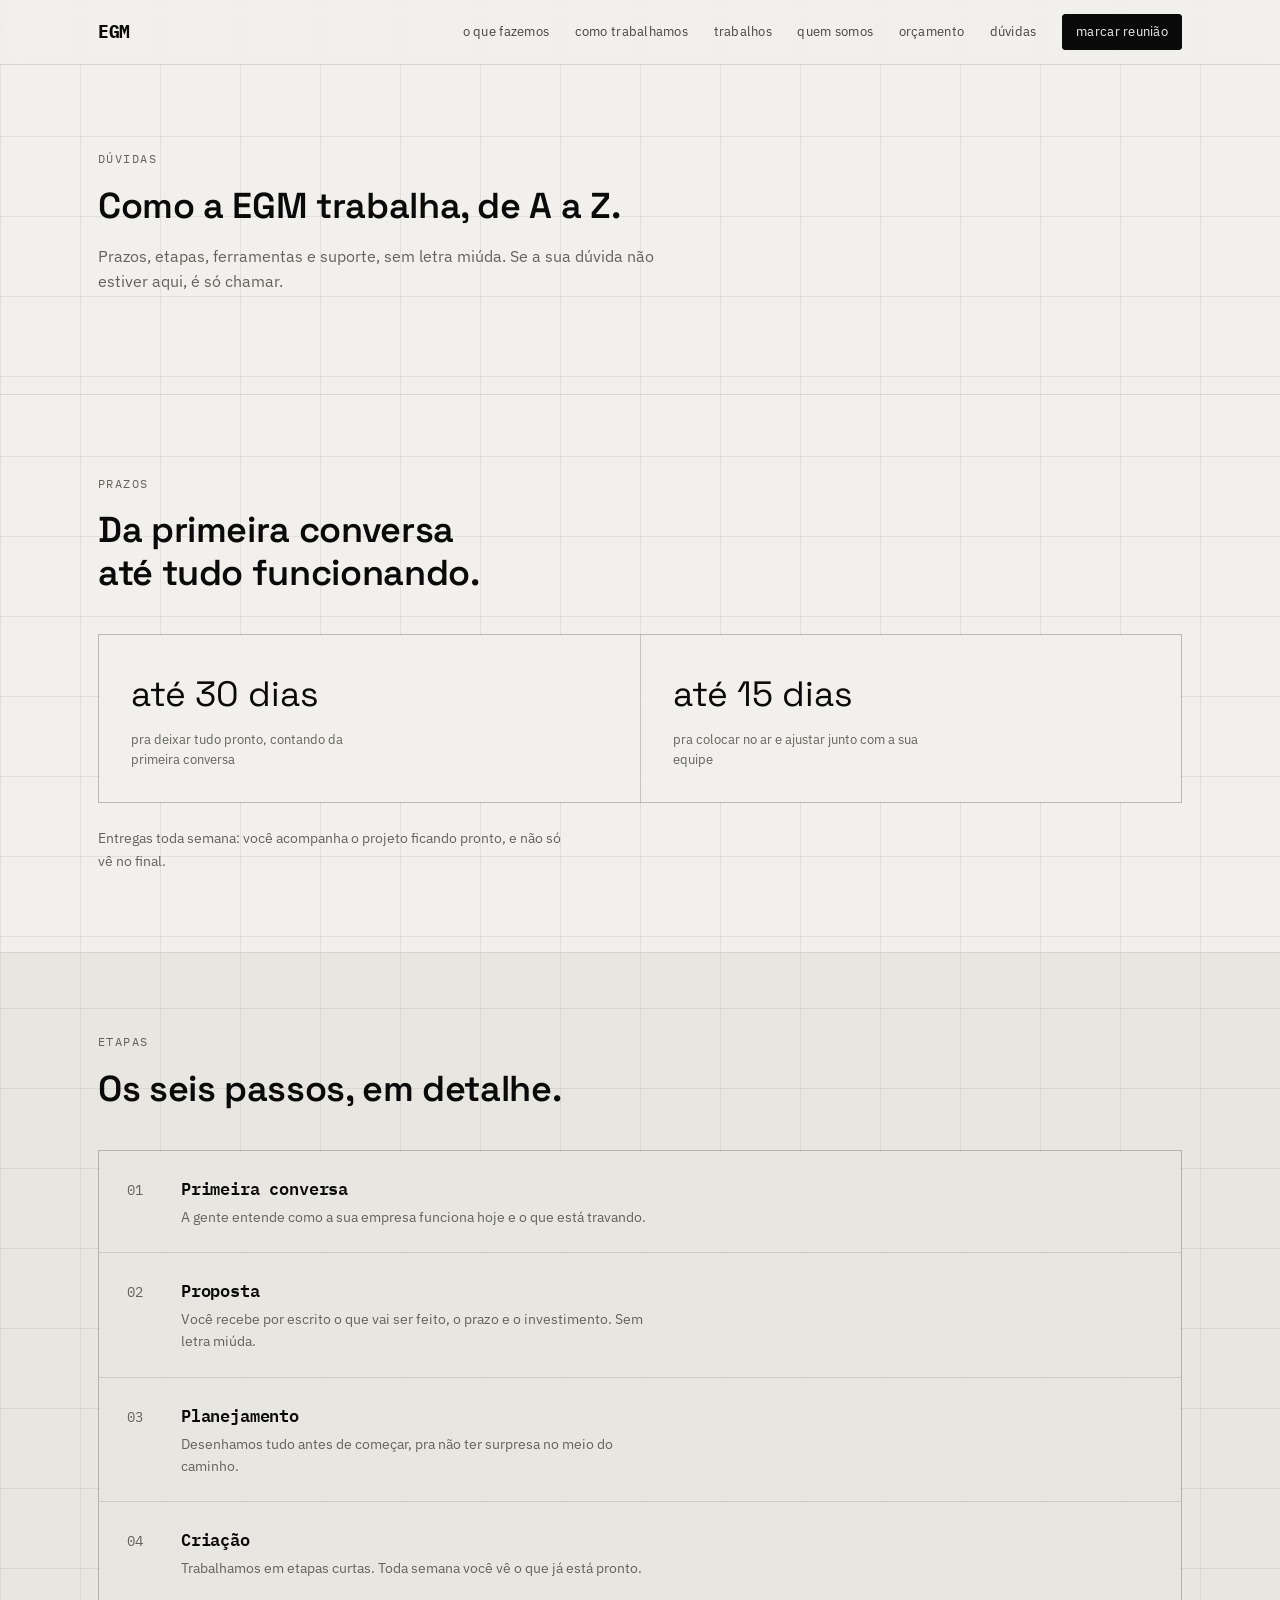
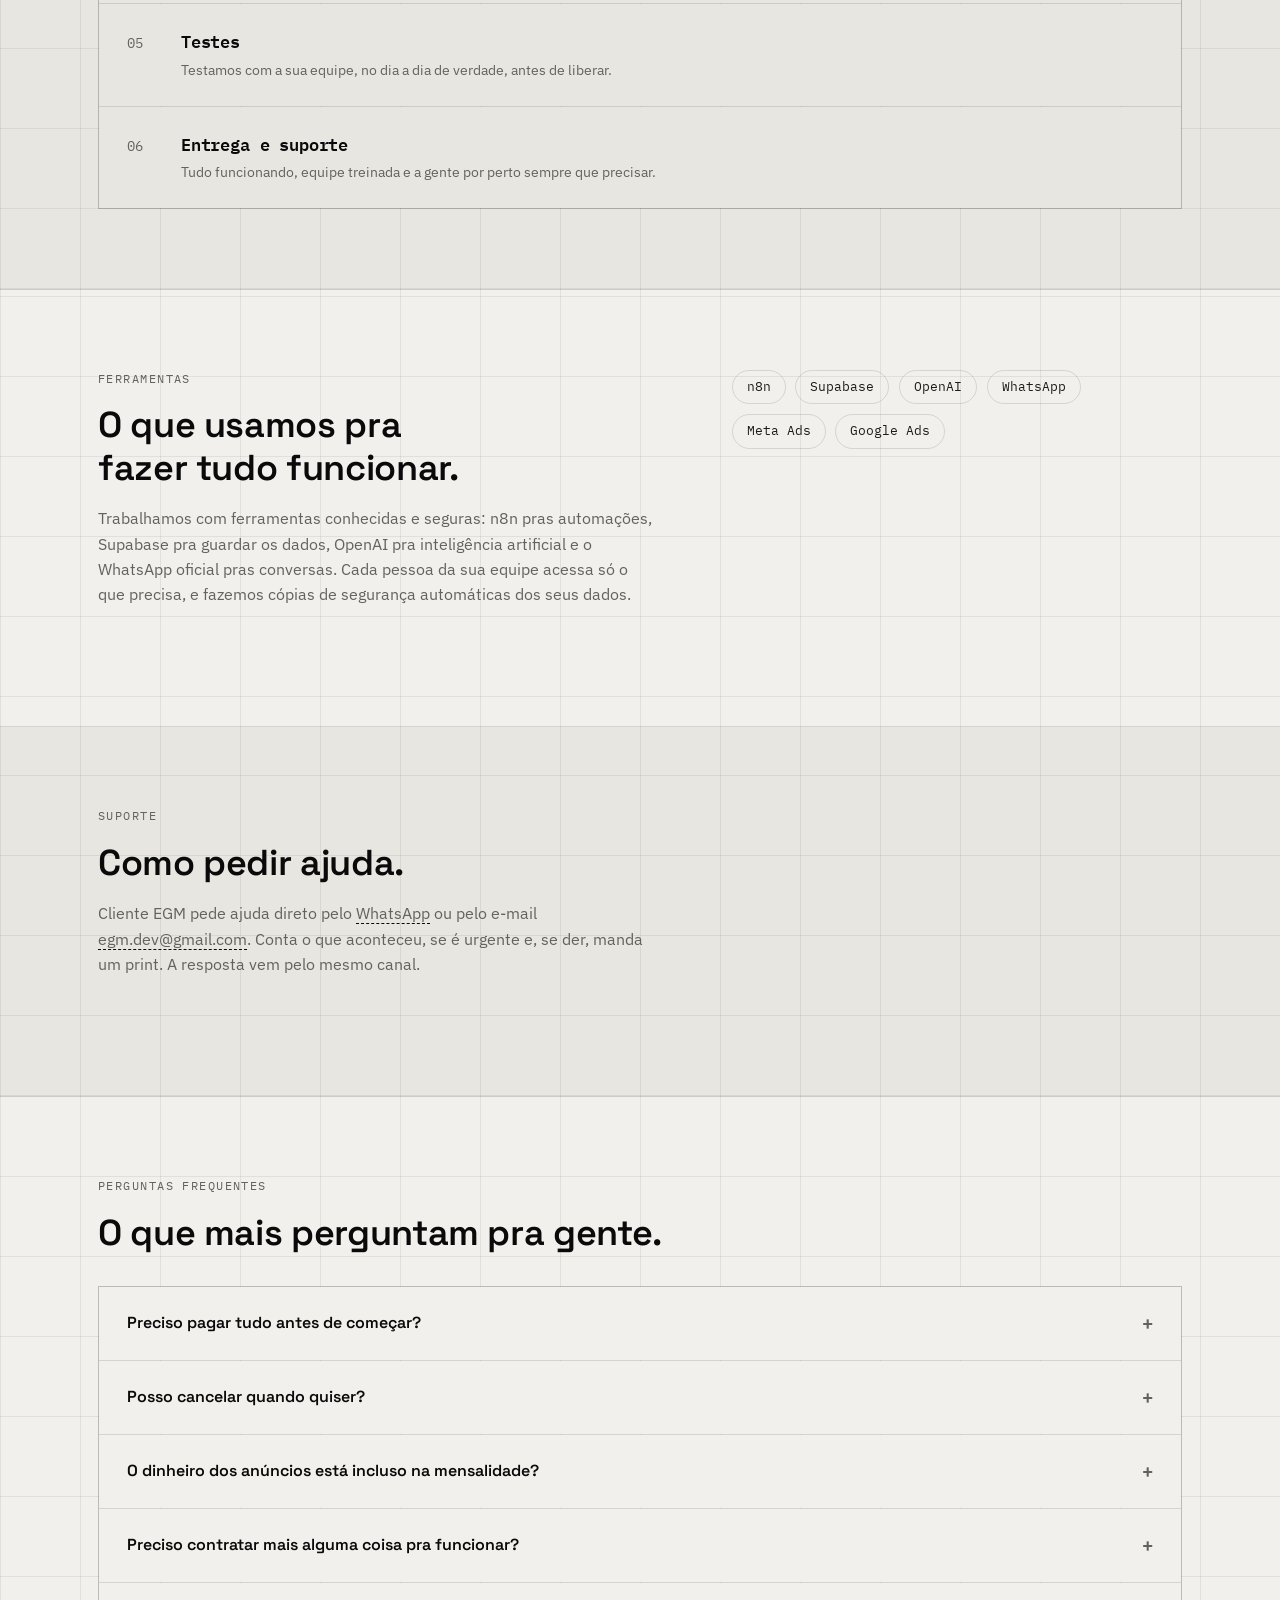
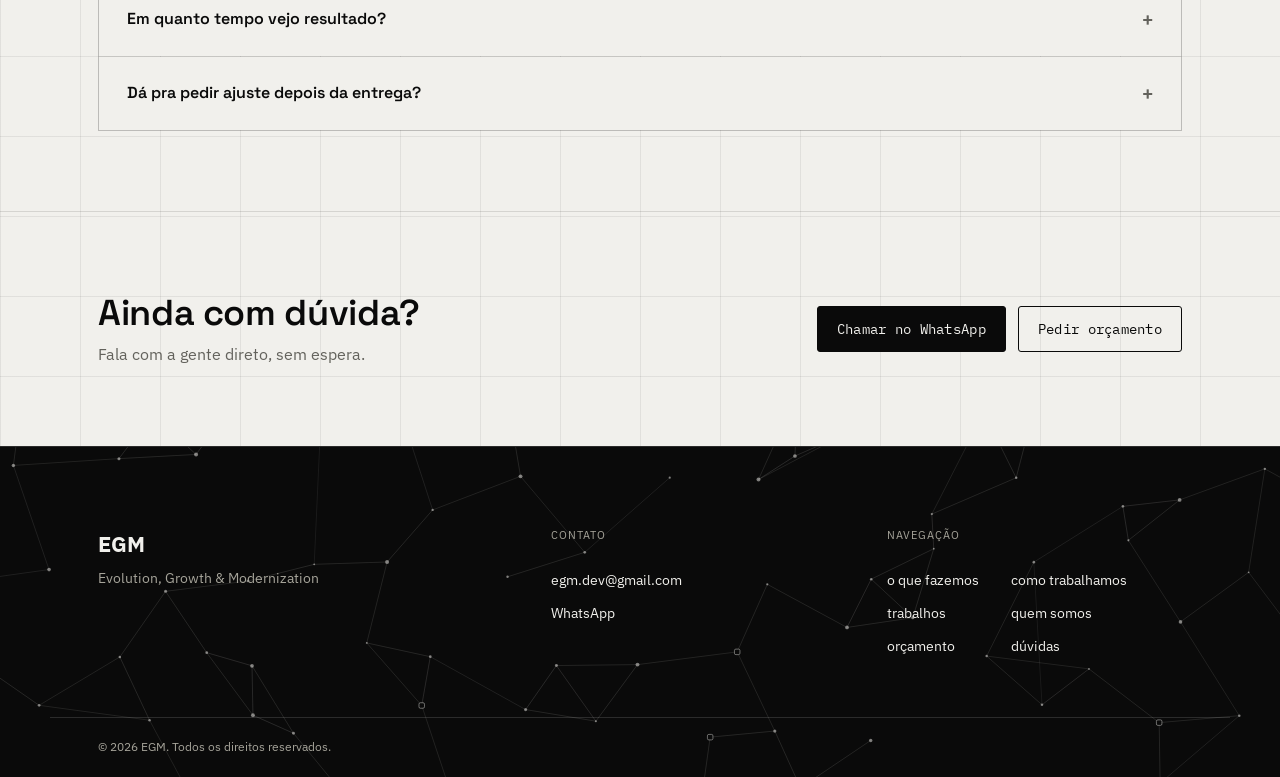
==== duvidas/index.html @ 5ed47f98 "Atualiza site EGM PT2" ====
<!DOCTYPE html>
<html lang="pt-BR">
<head>
<meta charset="UTF-8">
<meta name="viewport" content="width=device-width, initial-scale=1.0">
<title>Dúvidas | EGM</title>
<meta name="description" content="Como a EGM trabalha: prazos, etapas, ferramentas, suporte e perguntas frequentes.">
<meta name="theme-color" content="#0A0A0A">
<link rel="icon" type="image/png" href="../assets/logo-icone.png">
<link rel="apple-touch-icon" href="../assets/logo-icone.png">
<meta property="og:type" content="website">
<meta property="og:title" content="Dúvidas | EGM">
<meta property="og:description" content="Prazos, etapas, ferramentas e suporte: tudo sobre como a EGM trabalha.">
<meta property="og:image" content="https://www.egm.tec.br/assets/logo.png">
<meta property="og:url" content="https://www.egm.tec.br/duvidas/">
<meta property="og:site_name" content="EGM">
<meta property="og:locale" content="pt_BR">
<link rel="preconnect" href="https://fonts.googleapis.com">
<link rel="preconnect" href="https://fonts.gstatic.com" crossorigin>
<link href="https://fonts.googleapis.com/css2?family=Space+Grotesk:wght@500;600;700&family=IBM+Plex+Mono:wght@400;500;600;700&family=IBM+Plex+Sans:wght@400;500;600&display=swap" rel="stylesheet">
<link rel="stylesheet" href="../css/style.css">
<link rel="stylesheet" href="../css/documentacao.css">
</head>
<body data-root="../">

<div class="scroll-progress" id="scrollProgress" aria-hidden="true"></div>
<a class="skip-link" href="#main">Pular para o conteúdo</a>

<header class="nav" id="nav">
  <div class="nav__inner">
    <a href="../" class="nav__logo">EGM</a>
    <nav class="nav__links" aria-label="Navegação principal">
      <a href="../#servicos">o que fazemos</a>
      <a href="../#processo">como trabalhamos</a>
      <a href="../#trabalhos">trabalhos</a>
      <a href="../#sobre">quem somos</a>
      <a href="../orcamento/">orçamento</a>
      <a href="../duvidas/" aria-current="page">dúvidas</a>
      <a href="https://wa.me/5511942544758?text=Ol%C3%A1%21%20Gostaria%20de%20marcar%20uma%20reuni%C3%A3o%20com%20a%20EGM." target="_blank" rel="noopener" class="nav__cta nav__cta--primary">marcar reunião</a>
    </nav>
    <button class="nav__toggle" id="navToggle" aria-label="Abrir menu" aria-expanded="false">
      <span></span><span></span><span></span>
    </button>
  </div>
</header>

<main id="main">

  <section class="doc-hero">
    <div class="section-inner">
      <p class="eyebrow">Dúvidas</p>
      <h1 class="section-title doc-hero__title">Como a EGM trabalha, de A a Z.</h1>
      <p class="section-lead">Prazos, etapas, ferramentas e suporte, sem letra miúda. Se a sua dúvida não estiver aqui, é só chamar.</p>
    </div>
  </section>

  <!-- PRAZOS -->
  <section class="doc-section" id="prazos">
    <div class="section-inner">
      <p class="eyebrow">Prazos</p>
      <h2 class="section-title">Da primeira conversa até tudo funcionando.</h2>
      <div class="doc-stats" id="docStats">
        <div class="doc-stat">
          <span class="doc-stat__value" id="statProducao">…</span>
          <span class="doc-stat__label">pra deixar tudo pronto, contando da primeira conversa</span>
        </div>
        <div class="doc-stat">
          <span class="doc-stat__value" id="statImplantacao">…</span>
          <span class="doc-stat__label">pra colocar no ar e ajustar junto com a sua equipe</span>
        </div>
      </div>
      <p class="doc-note" id="statModo"></p>
    </div>
  </section>

  <!-- ETAPAS -->
  <section class="doc-section section-tint" id="processo-doc">
    <div class="section-inner">
      <p class="eyebrow">Etapas</p>
      <h2 class="section-title">Os seis passos, em detalhe.</h2>
      <ol class="doc-process" id="docProcess"></ol>
    </div>
  </section>

  <!-- FERRAMENTAS -->
  <section class="doc-section" id="ferramentas">
    <div class="section-inner doc-stack">
      <div>
        <p class="eyebrow">Ferramentas</p>
        <h2 class="section-title">O que usamos pra fazer tudo funcionar.</h2>
        <p class="section-lead">Trabalhamos com ferramentas conhecidas e seguras: n8n pras automações, Supabase pra guardar os dados, OpenAI pra inteligência artificial e o WhatsApp oficial pras conversas. Cada pessoa da sua equipe acessa só o que precisa, e fazemos cópias de segurança automáticas dos seus dados.</p>
      </div>
      <ul class="doc-chips">
        <li>n8n</li><li>Supabase</li><li>OpenAI</li><li>WhatsApp</li><li>Meta Ads</li><li>Google Ads</li>
      </ul>
    </div>
  </section>

  <!-- SUPORTE -->
  <section class="doc-section section-tint" id="suporte">
    <div class="section-inner">
      <p class="eyebrow">Suporte</p>
      <h2 class="section-title">Como pedir ajuda.</h2>
      <p class="section-lead">Cliente EGM pede ajuda direto pelo <a href="https://wa.me/5511942544758" target="_blank" rel="noopener" class="doc-inline-link">WhatsApp</a> ou pelo e-mail <a href="mailto:egm.dev@gmail.com" class="doc-inline-link">egm.dev@gmail.com</a>. Conta o que aconteceu, se é urgente e, se der, manda um print. A resposta vem pelo mesmo canal.</p>
    </div>
  </section>

  <!-- PERGUNTAS FREQUENTES -->
  <section class="doc-section" id="faq">
    <div class="section-inner">
      <p class="eyebrow">Perguntas frequentes</p>
      <h2 class="section-title">O que mais perguntam pra gente.</h2>
      <div class="faq-list">
        <details class="faq-item">
          <summary>Preciso pagar tudo antes de começar?</summary>
          <p>O pagamento da criação é combinado por etapa do projeto, e pra começar a gente pede uma entrada. A mensalidade só começa quando o serviço já está funcionando.</p>
        </details>
        <details class="faq-item">
          <summary>Posso cancelar quando quiser?</summary>
          <p>Pode, mas existe uma taxa de cancelamento. Se não fizer mais sentido pra sua empresa, é só avisar.</p>
        </details>
        <details class="faq-item">
          <summary>O dinheiro dos anúncios está incluso na mensalidade?</summary>
          <p>Não. A mensalidade cobre o nosso trabalho de cuidar dos anúncios. O valor que vai pros anúncios é você que decide e paga direto pro Facebook ou pro Google, assim você tem controle total do quanto está investindo.</p>
        </details>
        <details class="faq-item">
          <summary>Preciso contratar mais alguma coisa pra funcionar?</summary>
          <p>Não. O lugar onde o site e o sistema ficam guardados, os dados e as conexões com WhatsApp e inteligência artificial já estão inclusos. Você não precisa contratar nada por fora.</p>
        </details>
        <details class="faq-item">
          <summary>Em quanto tempo vejo resultado?</summary>
          <p>Depende do serviço. Os anúncios costumam mostrar os primeiros sinais em 1 a 2 semanas. O bot e o sistema já começam a funcionar assim que entram no ar, em até 15 dias.</p>
        </details>
        <details class="faq-item">
          <summary>Dá pra pedir ajuste depois da entrega?</summary>
          <p>Dá, é só chamar no WhatsApp ou mandar e-mail. Ajustes pequenos fazem parte do suporte do dia a dia.</p>
        </details>
      </div>
    </div>
  </section>

  <section class="doc-cta">
    <div class="section-inner doc-cta__inner">
      <div>
        <h2 class="section-title doc-cta__title">Ainda com dúvida?</h2>
        <p class="section-lead doc-cta__lead">Fala com a gente direto, sem espera.</p>
      </div>
      <div class="doc-cta__actions">
        <a href="https://wa.me/5511942544758" target="_blank" rel="noopener" class="btn btn--primary">Chamar no WhatsApp</a>
        <a href="../orcamento/" class="btn btn--ghost">Pedir orçamento</a>
      </div>
    </div>
  </section>

</main>

<footer class="footer">
  <canvas class="nodegraph-canvas" id="nodegraphFooter" aria-hidden="true"></canvas>
  <div class="section-inner footer__grid">
    <div>
      <p class="footer__logo">EGM</p>
      <p class="footer__meaning">Evolution, Growth &amp; Modernization</p>
    </div>
    <div class="footer__col">
      <p class="footer__label">contato</p>
      <a href="mailto:egm.dev@gmail.com">egm.dev@gmail.com</a>
      <a href="https://wa.me/5511942544758" target="_blank" rel="noopener">WhatsApp</a>
    </div>
    <div class="footer__col">
      <p class="footer__label">navegação</p>
      <a href="../#servicos">o que fazemos</a>
      <a href="../#processo">como trabalhamos</a>
      <a href="../#trabalhos">trabalhos</a>
      <a href="../#sobre">quem somos</a>
      <a href="../orcamento/">orçamento</a>
      <a href="../duvidas/">dúvidas</a>
    </div>
  </div>
  <div class="footer__bottom section-inner">
    <span>© <span id="year"></span> EGM. Todos os direitos reservados.</span>
  </div>
</footer>

<a href="../orcamento/" class="float-cta" id="floatCta">
  <span class="float-cta__icon" aria-hidden="true">＋</span> Pedir orçamento
</a>

<script src="../js/nodegraph.js"></script>
<script src="../js/site-common.js"></script>
<script src="../js/documentacao.js"></script>
</body>
</html>
---- css/style.css ----
/* ============================================================
   EGM — design tokens
   Light "blueprint paper" canvas with dark terminal insets.
   Palette stays black / white / gray — red is the only functional
   accent, reserved strictly for error/urgent states.
   ============================================================ */
:root{
  --paper: #F1F0EC;
  --paper-dim: #E7E6E1;
  --ink: #0A0A0A;
  --ink-soft: #1C1C1A;
  --line: rgba(10,10,10,0.12);
  --line-soft: rgba(10,10,10,0.07);
  --gray-600: #63625C;
  --gray-400: #8C8A82;

  --dark-bg: #0A0A0A;
  --dark-bg-soft: #141412;
  --dark-line: rgba(241,240,236,0.14);
  --dark-line-soft: rgba(241,240,236,0.08);
  --dark-text: #F1F0EC;
  --dark-text-dim: #A6A49A;

  --danger: #E24F4F;

  --font-mono: 'IBM Plex Mono', ui-monospace, SFMono-Regular, Menlo, monospace;
  --font-sans: 'IBM Plex Sans', -apple-system, BlinkMacSystemFont, sans-serif;
  --font-display: 'Space Grotesk', 'IBM Plex Mono', sans-serif;

  --max: 1180px;
  --gutter: clamp(1.25rem, 4vw, 3rem);
  --radius: 3px;
  --ease: cubic-bezier(.16,.84,.44,1);
}

*,*::before,*::after{ box-sizing:border-box; }
/* o menu é fixo no topo: toda rolagem até uma seção desconta a altura dele */
html{ scroll-behavior:smooth; scroll-padding-top:var(--nav-h, 65px); }
@media (prefers-reduced-motion: reduce){
  html{ scroll-behavior:auto; }
  *,*::before,*::after{ animation-duration:0.001ms !important; animation-iteration-count:1 !important; transition-duration:0.001ms !important; scroll-behavior:auto !important; }
}

body{
  margin:0;
  background:
    repeating-linear-gradient(90deg, var(--line-soft) 0 1px, transparent 1px 80px),
    repeating-linear-gradient(0deg, var(--line-soft) 0 1px, transparent 1px 80px),
    var(--paper);
  color:var(--ink);
  font-family:var(--font-sans);
  font-size:16px;
  line-height:1.55;
  -webkit-font-smoothing:antialiased;
}

h1,h2,h3,.eyebrow,.nav__logo,button,input,select,textarea,label,.console,.terminal-box{
  font-family:var(--font-mono);
}

h1,h2,h3{ margin:0; font-weight:600; letter-spacing:-0.01em; }
.hero__title,.section-title,.manifesto__statement,.modal__body h3{ font-family:var(--font-display); font-weight:600; }
p{ margin:0; }
ul{ margin:0; padding:0; list-style:none; }
a{ color:inherit; text-decoration:none; }
img,svg{ display:block; max-width:100%; }
button{ font:inherit; cursor:pointer; background:none; border:none; color:inherit; }
input,select,textarea{ font:inherit; color:inherit; }

.skip-link{
  position:absolute; left:-999px; top:0; background:var(--ink); color:var(--paper);
  padding:.6em 1em; z-index:1000;
}
.skip-link:focus{ left:1em; top:1em; }

:focus-visible{ outline:2px solid var(--ink); outline-offset:3px; }
.dark-context :focus-visible{ outline-color:var(--paper); }

.section-inner{ max-width:var(--max); margin:0 auto; padding:0 var(--gutter); }
.section-tint{
  background:
    repeating-linear-gradient(90deg, var(--line-soft) 0 1px, transparent 1px 80px),
    repeating-linear-gradient(0deg, var(--line-soft) 0 1px, transparent 1px 80px),
    var(--paper-dim);
}
.eyebrow{
  font-size:.75rem; letter-spacing:.12em; text-transform:uppercase;
  color:var(--gray-600); margin:0 0 1rem;
}
.dark-context .eyebrow{ color:var(--dark-text-dim); }
.section-title{ font-size:clamp(1.55rem,3vw,2.25rem); line-height:1.18; margin-bottom:1rem; max-width:26ch; text-wrap:balance; }
.section-lead{ color:var(--gray-600); max-width:56ch; margin-bottom:2.5rem; font-size:1.02rem; }

.btn{
  display:inline-flex; align-items:center; gap:.5em;
  font-family:var(--font-mono); font-size:.85rem; letter-spacing:.02em;
  padding:.85em 1.4em; border:1px solid var(--ink); border-radius:var(--radius);
  transition:background .18s var(--ease), color .18s var(--ease), border-color .18s var(--ease), transform .18s var(--ease);
}
.btn--primary{ background:var(--ink); color:var(--paper); }
.btn--primary:hover{ background:transparent; color:var(--ink); transform:translateY(-1px); }
.btn--ghost{ background:transparent; color:var(--ink); }
.btn--ghost:hover{ background:var(--ink); color:var(--paper); }
.dark-context .btn,
.hero .btn,
.terminal-box .btn,
.console .btn,
.console__output .btn{ border-color:var(--dark-text); }
.hero .btn--primary,
.terminal-box .btn--primary,
.console .btn--primary,
.console__output .btn--primary{ background:var(--paper); color:var(--ink); }
.hero .btn--primary:hover,
.terminal-box .btn--primary:hover,
.console .btn--primary:hover,
.console__output .btn--primary:hover{ background:transparent; color:var(--paper); }
.hero .btn--ghost,
.terminal-box .btn--ghost,
.console__output .btn--ghost{ color:var(--paper); }
.hero .btn--ghost:hover,
.terminal-box .btn--ghost:hover,
.console__output .btn--ghost:hover{ background:var(--paper); color:var(--ink); }

/* ============================================================
   NAV
   ============================================================ */
.nav{
  position:fixed; top:0; left:0; right:0; z-index:500;
  background:rgba(241,240,236,0.88); backdrop-filter:blur(8px);
  border-bottom:1px solid var(--line);
}
.nav__inner{
  max-width:var(--max); margin:0 auto; padding:0 var(--gutter);
  height:64px; display:flex; align-items:center; justify-content:space-between;
}
.nav__logo{ font-weight:700; font-size:1.1rem; letter-spacing:-0.02em; }
.nav__links{ display:flex; align-items:center; gap:1.6rem; font-size:.82rem; letter-spacing:.02em; }
.nav__links a{ opacity:.75; transition:opacity .15s; white-space:nowrap; }
.nav__links a:hover{ opacity:1; }
.nav__cta{ border:1px solid var(--ink); padding:.5em 1em; border-radius:var(--radius); opacity:1 !important; }
.nav__cta--primary{ background:var(--ink); color:var(--paper); }
.nav__cta--primary:hover{ background:var(--ink-soft); }
.nav__toggle{ display:none; flex-direction:column; gap:5px; width:22px; }
.nav__toggle span{ height:2px; background:var(--ink); display:block; }

@media (max-width:1080px){
  .nav__toggle{ display:flex; }
  .nav__links{
    position:fixed; top:64px; left:0; right:0; background:var(--paper);
    flex-direction:column; align-items:flex-start; gap:0; border-bottom:1px solid var(--line);
    max-height:0; overflow:hidden; transition:max-height .25s var(--ease);
  }
  .nav__links.is-open{ max-height:calc(100svh - 64px); overflow-y:auto; }
  .nav__links a{ width:100%; padding:1em var(--gutter); border-top:1px solid var(--line-soft); opacity:1; }
  .nav__cta{ border:none; }
  .nav__cta--primary{ margin:.75rem var(--gutter) 1rem; width:auto !important; border-radius:var(--radius); padding:.9em 1.2em !important; }
}

/* ============================================================
   HERO
   O fundo é o node graph (js/nodegraph.js). A rede fica mais
   apagada atrás de .hero__content e um véu escuro suave garante
   contraste do texto em qualquer tela.
   ============================================================ */
.hero{
  position:relative; overflow:hidden; background:var(--dark-bg); color:var(--dark-text);
  min-height:100svh; display:flex; flex-direction:column; justify-content:center;
  padding:128px 0 112px; isolation:isolate;
}
.nodegraph-canvas{ position:absolute; inset:0; width:100%; height:100%; z-index:0; }
.hero::after{
  content:''; position:absolute; inset:0; z-index:0; pointer-events:none;
  background:
    radial-gradient(120% 90% at 0% 50%, rgba(10,10,10,.55) 0%, rgba(10,10,10,0) 55%),
    linear-gradient(to bottom, rgba(10,10,10,0) 70%, rgba(10,10,10,.65) 100%);
}
.hero__inner{ position:relative; z-index:1; width:100%; max-width:var(--max); margin:0 auto; padding:0 var(--gutter); }
.hero__content{ max-width:680px; }
.hero__eyebrow{ color:var(--dark-text-dim); }
.hero__title{
  font-size:clamp(2.2rem,5.5vw,4rem); line-height:1.06; letter-spacing:-0.025em;
  margin-bottom:1.4rem; max-width:15ch; text-wrap:balance;
}
.hero__sub{ color:#C9C7BD; font-size:1.05rem; max-width:52ch; margin-bottom:2.25rem; }
.hero__actions{ display:flex; gap:1rem; flex-wrap:wrap; }


@media (max-width:640px){
  .hero{ padding:104px 0 56px; justify-content:flex-end; min-height:92svh; }
  .hero::after{
    background:linear-gradient(to bottom,
      rgba(10,10,10,0) 0%, rgba(10,10,10,.25) 30%,
      rgba(10,10,10,.6) 55%, rgba(10,10,10,.6) 85%, rgba(10,10,10,.8) 100%);
  }
  .hero__eyebrow{ font-size:.68rem; letter-spacing:.1em; }
  .hero__title{ font-size:clamp(2.2rem,10vw,2.7rem); }
  .hero__sub{ font-size:1rem; }
  .hero__actions{ flex-direction:column; gap:.75rem; }
  .hero__actions .btn{ width:100%; justify-content:center; padding:1em 1.4em; }
}

/* ============================================================
   QUEM SOMOS — equipe com os 3 lado a lado, em qualquer tela
   ============================================================ */
.about{ padding:100px 0; border-bottom:1px solid var(--line); }
.about__intro{ max-width:720px; margin-bottom:3rem; }
.about__lead{ color:var(--gray-600); font-size:1.02rem; max-width:60ch; }
.about__lead strong{ color:var(--ink); }
.about__lead em{ font-style:normal; color:var(--ink); }

.team{ display:grid; grid-template-columns:repeat(3,1fr); gap:clamp(.65rem,3vw,2.5rem); max-width:1000px; }
.member{ display:flex; flex-direction:column; min-width:0; }

/* Foto: assets/{enrico|mateus|gustavo}.png, colorida e pequena. */
.member__photo{
  position:relative; aspect-ratio:1/1; width:100%; max-width:168px; overflow:hidden; border-radius:6px;
  background:
    repeating-linear-gradient(90deg, var(--dark-line-soft) 0 1px, transparent 1px 28px),
    repeating-linear-gradient(0deg, var(--dark-line-soft) 0 1px, transparent 1px 28px),
    var(--dark-bg-soft);
  margin-bottom:1.1rem;
}
.member__photo::before{
  content:attr(data-initials); position:absolute; inset:0;
  display:flex; align-items:center; justify-content:center;
  font-family:var(--font-display); font-weight:600; font-size:clamp(1.4rem,5vw,2.6rem);
  letter-spacing:-0.03em; color:rgba(241,240,236,.18);
}
.member__photo img{
  position:absolute; inset:0; width:100%; height:100%; object-fit:cover; object-position:50% 30%;
  opacity:0; transition:opacity .5s var(--ease);
}
.member__photo.is-loaded img{ opacity:1; }

.member__name{ font-family:var(--font-display); font-size:1.25rem; letter-spacing:-0.015em; line-height:1.2; margin-bottom:.25rem; }
.member__role{ font-family:var(--font-mono); font-size:.78rem; color:var(--gray-600); margin-bottom:.7rem; }
.member__bio{ font-size:.92rem; color:var(--ink-soft); margin-bottom:.9rem; }
.member__fronts{ display:flex; flex-wrap:wrap; gap:.35rem; margin-top:auto; }
.member__front{
  font-family:var(--font-mono); font-size:.72rem; padding:.3em .8em; border-radius:100px;
  background:var(--ink); color:var(--paper); border:1px solid var(--ink); white-space:nowrap;
  transition:background .18s var(--ease), color .18s var(--ease);
}
.member__front:hover{ background:transparent; color:var(--ink); }

.team__together{
  margin-top:2.75rem; max-width:62ch; font-size:1.1rem; line-height:1.6; color:var(--ink-soft);
  border-left:2px solid var(--ink); padding-left:1rem;
}
.team__together-link{ font-family:var(--font-mono); font-size:.88rem; border-bottom:1px solid var(--ink); margin-left:.3em; white-space:nowrap; }
.team__together-link::after{ content:' →'; }
.team__together-link:hover{ border-bottom-style:dashed; }

/* celular: continua 3 lado a lado, só mais enxuto */
@media (max-width:640px){
  .about{ padding:64px 0; }
  .about__intro{ margin-bottom:1.75rem; }
  .about__lead{ font-size:.95rem; }
  .member__photo{ max-width:none; margin-bottom:.6rem; }
  .member__name{ font-size:.92rem; }
  .member__role{ font-size:.66rem; line-height:1.35; margin-bottom:.45rem; }
  .member__bio{ font-size:.76rem; line-height:1.45; margin-bottom:.6rem; color:var(--gray-600); }
  .member__front{ font-size:.6rem; padding:.28em .6em; }
  .team__together{ margin-top:2rem; font-size:1rem; }
}

/* ============================================================
   SERVIÇOS — 4 lado a lado no desktop, 2x2 no tablet e no celular
   ============================================================ */
.services{ padding:100px 0; border-bottom:1px solid var(--line); }
.services .section-title{ margin-bottom:2.25rem; }
.services__grid{
  display:grid; grid-template-columns:repeat(4,1fr); gap:0;
  border-top:1px solid var(--line); border-left:1px solid var(--line);
}
.service-card{
  padding:2.1rem 1.6rem; border-right:1px solid var(--line); border-bottom:1px solid var(--line);
  transition:background .2s var(--ease); display:flex; flex-direction:column; background:var(--paper);
}
.service-card:hover{ background:var(--paper-dim); }
.service-card__icon{ width:38px; height:38px; margin-bottom:1.3rem; color:var(--ink); }
.service-card__icon svg{ width:100%; height:100%; fill:none; stroke:currentColor; stroke-width:1.6; stroke-linecap:round; stroke-linejoin:round; }
.service-card h3{ font-size:1.1rem; margin-bottom:.4rem; }
.service-card__tag{ color:var(--gray-600); font-size:.88rem; margin-bottom:1.2rem; font-family:var(--font-sans); }
.service-card ul{ display:flex; flex-direction:column; gap:.6rem; margin-bottom:1.4rem; }
.service-card li{
  font-family:var(--font-sans); font-size:.88rem; color:var(--ink-soft);
  padding-left:1.1em; position:relative;
}
.service-card li::before{ content:'—'; position:absolute; left:0; color:var(--gray-400); }
.service-card__more{
  margin-top:auto; align-self:flex-start;
  font-size:.8rem; letter-spacing:.02em; color:var(--ink); border-bottom:1px solid var(--ink);
  padding:0 0 .1rem;
}
.service-card__more::after{ content:' +'; }
.service-card__more:hover{ border-bottom-style:dashed; }

@media (max-width:1000px){
  .services__grid{ grid-template-columns:repeat(2,1fr); }
}
/* celular: 2x2 compacto. Os detalhes ficam no "saiba mais" */
@media (max-width:640px){
  .services{ padding:64px 0; }
  .services .section-title{ margin-bottom:1.5rem; }
  .service-card{ padding:1.25rem 1rem 1.2rem; }
  .service-card__icon{ width:30px; height:30px; margin-bottom:.9rem; }
  .service-card h3{ font-size:.98rem; }
  .service-card__tag{ font-size:.82rem; line-height:1.4; margin-bottom:0; }
  .service-card ul{ display:none; }
  .service-card__tag{ margin-bottom:.9rem; }
  .service-card__more{ font-size:.76rem; }
}

/* ============================================================
   PROCESS / TIMELINE
   ============================================================ */
.process{ padding:100px 0; border-bottom:1px solid var(--line); }
.timeline{ position:relative; margin-top:3rem; padding-left:2.75rem; }
.timeline__rail{
  position:absolute; left:6px; top:6px; bottom:6px; width:2px; background:var(--line);
}
.timeline__rail-fill{
  width:100%; height:0%; background:var(--ink); transition:height .1s linear;
}
.timeline-step{
  position:relative; padding-bottom:3.25rem; opacity:0; transform:translateY(16px);
  transition:opacity .5s var(--ease), transform .5s var(--ease);
}
.timeline-step.is-visible{ opacity:1; transform:translateY(0); }
.timeline-step:last-child{ padding-bottom:0; }
.timeline-step__marker{
  position:absolute; left:-2.75rem; top:.15rem; width:14px; height:14px; border-radius:50%;
  background:var(--paper); border:2px solid var(--gray-400); transition:border-color .3s, background .3s;
}
.timeline-step.is-visible .timeline-step__marker{ border-color:var(--ink); background:var(--ink); }
.timeline-step__num{ font-size:.75rem; color:var(--gray-600); letter-spacing:.08em; margin-bottom:.35rem; display:block; }
.timeline-step h3{ font-size:1.2rem; margin-bottom:.5rem; }
.timeline-step p{ color:var(--gray-600); max-width:52ch; font-family:var(--font-sans); }
@media (max-width:640px){
  .process{ padding:64px 0; }
  .timeline{ margin-top:2rem; padding-left:2.1rem; }
  .timeline-step{ padding-bottom:1.9rem; }
  .timeline-step__marker{ left:-2.1rem; width:12px; height:12px; }
  .timeline__rail{ left:5px; }
  .timeline-step h3{ font-size:1.05rem; margin-bottom:.3rem; }
  .timeline-step p{ font-size:.92rem; }
}

/* ============================================================
   PORTFOLIO
   ============================================================ */
.portfolio{ padding:100px 0; border-bottom:1px solid var(--line); }
.portfolio .section-title{ margin-bottom:2.5rem; }
.portfolio__grid{ display:grid; grid-template-columns:repeat(auto-fit,minmax(300px,1fr)); border-top:1px solid var(--line); border-left:1px solid var(--line); }
.project-card{
  background:var(--paper); padding:2rem; text-align:left; display:flex; flex-direction:column; gap:.9rem;
  transition:background .2s var(--ease); min-height:220px;
  border-right:1px solid var(--line); border-bottom:1px solid var(--line);
}
.project-card:hover{ background:var(--paper-dim); }
.project-card__top{ display:flex; justify-content:space-between; align-items:flex-start; gap:1rem; }
.project-card h3{ font-size:1.15rem; }
.project-card__client{ font-size:.82rem; color:var(--gray-600); font-family:var(--font-sans); }
.project-card__summary{ font-family:var(--font-sans); font-size:.92rem; color:var(--ink-soft); flex:1; }
.project-card__tags{ display:flex; flex-wrap:wrap; gap:.4rem; }
.project-card__tags span{
  font-size:.66rem; letter-spacing:.06em; text-transform:uppercase; color:var(--gray-600);
  border:1px solid var(--line); border-radius:100px; padding:.3em .7em; white-space:nowrap;
}
.project-card__more{ font-size:.75rem; letter-spacing:.06em; color:var(--gray-600); text-transform:uppercase; }
.project-card.is-hidden{ display:none; }

@media (max-width:640px){
  .portfolio{ padding:80px 0; }
  .portfolio__grid{ grid-template-columns:1fr; }
  .project-card{ padding:1.6rem 1.25rem; }
}

/* ============================================================
   CONSOLE — shared dark input/output component
   (usado na página de orçamento)
   ============================================================ */
.console{
  display:grid; grid-template-columns:1fr 1fr; border:1px solid var(--ink); border-radius:var(--radius); overflow:hidden;
}
.console__panel{ padding:2.25rem; }
.console__inputs{ background:var(--paper); border-right:1px solid var(--ink); display:flex; flex-direction:column; gap:1.4rem; }
.console__output{ background:var(--dark-bg); color:var(--dark-text); }
.console__prompt{ color:var(--dark-text-dim); font-size:.85rem; margin-bottom:1.5rem; }
.console__row{
  display:flex; justify-content:space-between; align-items:baseline; gap:1rem;
  padding:.7em 0; border-bottom:1px dashed var(--dark-line);
  font-size:.82rem;
}
.console__row span{ color:var(--dark-text-dim); }
.console__row strong{ font-size:.95rem; }
.console__cta{ margin-top:1.75rem; width:100%; justify-content:center; }

.field{ display:flex; flex-direction:column; gap:.5rem; }
.field label{ font-size:.72rem; letter-spacing:.06em; text-transform:uppercase; color:var(--gray-600); }
.dark-context .field label, .terminal-box .field label{ color:var(--dark-text-dim); }
.field input, .field select, .field textarea{
  background:transparent; border:1px solid var(--line); border-radius:var(--radius);
  padding:.75em .9em; font-size:.92rem;
}
.terminal-box .field input, .terminal-box .field select, .terminal-box .field textarea{
  border-color:var(--dark-line); color:var(--dark-text);
}
.field input:focus, .field select:focus, .field textarea:focus{ border-color:var(--ink); }
.terminal-box .field input:focus, .terminal-box .field select:focus, .terminal-box .field textarea:focus{ border-color:var(--dark-text); }

@media (max-width:760px){
  .console{ grid-template-columns:1fr; }
  .console__inputs{ border-right:none; border-bottom:1px solid var(--ink); }
}

/* ============================================================
   TERMINAL BOX (cabeçalho de janela usado no modal e na equipe)
   ============================================================ */
.terminal-box{
  background:var(--dark-bg); color:var(--dark-text); border-radius:var(--radius); overflow:hidden;
  border:1px solid var(--dark-line);
}
.terminal-box__head{
  display:flex; align-items:center; gap:.5rem; padding:.85rem 1.1rem; border-bottom:1px solid var(--dark-line);
}
.terminal-dot{ width:9px; height:9px; border-radius:50%; background:var(--dark-line); flex-shrink:0; }
.terminal-box__title{ margin-left:.5rem; font-size:.72rem; color:var(--dark-text-dim); letter-spacing:.05em; font-family:var(--font-mono); }
.form-msg{ font-size:.82rem; min-height:1.2em; }
.form-msg.is-error{ color:var(--danger); }
.form-msg.is-success{ color:var(--dark-text); font-weight:600; }

/* ============================================================
   FOOTER
   ============================================================ */
.footer{ position:relative; background:var(--dark-bg); color:var(--dark-text); overflow:hidden; padding:80px 0 0; border-top:1px solid var(--dark-line); }
.footer__grid{ position:relative; z-index:1; display:grid; grid-template-columns:1.4fr 1fr 1fr; gap:2.5rem; padding-bottom:60px; }
.footer__col:last-child{ display:grid; grid-template-columns:repeat(2,max-content); column-gap:2rem; row-gap:.65rem; align-content:start; }
.footer__col:last-child .footer__label{ grid-column:1 / -1; }
.footer__logo{ font-size:1.4rem; font-weight:700; }
.footer__meaning{ color:var(--dark-text-dim); font-size:.85rem; margin-top:.4rem; }
.footer__label{ font-size:.7rem; letter-spacing:.08em; text-transform:uppercase; color:var(--dark-text-dim); margin-bottom:.9rem; }
.footer__col{ display:flex; flex-direction:column; gap:.65rem; font-size:.9rem; }
.footer__col a:hover{ color:var(--dark-text-dim); text-decoration:underline; }
.footer__bottom{
  position:relative; z-index:1; border-top:1px solid var(--dark-line); padding:1.25rem var(--gutter);
  font-size:.75rem; color:var(--dark-text-dim); display:flex; justify-content:space-between;
}

@media (max-width:760px){
  .footer__grid{ grid-template-columns:1fr; gap:2rem; }
}

/* ============================================================
   JANELA "SAIBA MAIS" — no celular vira uma folha que sobe
   ============================================================ */
.modal{ position:fixed; inset:0; z-index:1000; display:flex; align-items:center; justify-content:center; padding:1.5rem; visibility:hidden; opacity:0; transition:opacity .22s var(--ease), visibility .22s; }
.modal.is-open{ visibility:visible; opacity:1; }
.modal__backdrop{ position:absolute; inset:0; background:rgba(10,10,10,0.55); backdrop-filter:blur(3px); }
.modal__box{
  position:relative; z-index:1; max-width:560px; width:100%; max-height:88vh; overflow-y:auto;
  background:var(--paper); color:var(--ink); border-radius:6px; border:1px solid var(--ink);
  box-shadow:0 24px 60px rgba(10,10,10,.3);
  transform:translateY(14px); transition:transform .26s var(--ease);
}
.modal.is-open .modal__box{ transform:translateY(0); }
.modal__close{
  position:absolute; top:.75rem; right:.75rem; width:40px; height:40px; border-radius:50%;
  font-size:1.5rem; line-height:1; color:var(--ink); display:flex; align-items:center; justify-content:center;
}
.modal__close:hover{ background:var(--paper-dim); }
.modal__body{ padding:2.1rem 2rem 2rem; display:flex; flex-direction:column; gap:.85rem; }
.modal__body h3{ font-family:var(--font-display); font-size:1.6rem; padding-right:2.5rem; }
.modal__client{ color:var(--gray-600); font-size:.95rem; margin-top:-.45rem; }
.modal__detail{ font-size:.97rem; color:var(--ink-soft); }
.modal__label{ font-family:var(--font-mono); font-size:.72rem; letter-spacing:.08em; text-transform:uppercase; color:var(--gray-600); margin-top:.5rem; }
.modal__stack{ display:flex; flex-direction:column; gap:.5rem; }
.modal__stack li{ font-size:.93rem; padding-left:1.6rem; position:relative; }
.modal__stack li::before{
  content:''; position:absolute; left:.2rem; top:.3rem; width:5px; height:10px;
  border:solid var(--ink); border-width:0 2px 2px 0; transform:rotate(45deg);
}
.modal__cta{ margin-top:.9rem; justify-content:center; }

@media (max-width:640px){
  .modal{ padding:0; align-items:flex-end; }
  .modal__box{
    max-width:none; border-radius:16px 16px 0 0; border:none; max-height:86vh;
    transform:translateY(100%); padding-bottom:env(safe-area-inset-bottom, 0px);
  }
  .modal__box::before{
    content:''; display:block; width:40px; height:4px; border-radius:4px; background:var(--line);
    margin:10px auto 0;
  }
  .modal__body{ padding:1.4rem 1.25rem 1.5rem; }
  .modal__body h3{ font-size:1.4rem; }
  .modal__cta{ width:100%; padding:1em; }
}

/* ============================================================
   SCROLL PROGRESS
   ============================================================ */
.scroll-progress{
  position:fixed; top:0; left:0; height:2px; width:0%; background:var(--ink);
  z-index:600; transition:width .1s linear;
}

/* ============================================================
   BANNER DE ORÇAMENTO
   ============================================================ */
.calc-promo{
  position:relative; overflow:hidden; background:var(--dark-bg); color:var(--dark-text);
  padding:90px 0;
}
.calc-promo__inner{
  position:relative; z-index:1; display:flex; align-items:center; justify-content:space-between;
  gap:2.5rem; flex-wrap:wrap;
}
.calc-promo__title{ color:var(--dark-text); max-width:20ch; }
.calc-promo__lead{ color:var(--dark-text-dim); max-width:48ch; margin-bottom:0; }
.calc-promo__btn{ background:var(--paper); color:var(--ink); border-color:var(--paper); white-space:nowrap; flex-shrink:0; }
.calc-promo__btn:hover{ background:transparent; color:var(--paper); }
@media (max-width:700px){
  .calc-promo__inner{ text-align:center; flex-direction:column; }
  .calc-promo__title{ max-width:none; }
  .calc-promo__lead{ margin:0 auto; }
  .calc-promo__btn{ width:100%; justify-content:center; }
}

/* ============================================================
   CTA FLUTUANTE (pedir orçamento)
   ============================================================ */
.float-cta{
  position:fixed; right:24px; bottom:24px; z-index:450;
  display:flex; align-items:center; gap:.5em;
  background:var(--ink); color:var(--paper); font-family:var(--font-mono); font-size:.82rem;
  padding:.9em 1.3em; border-radius:100px; box-shadow:0 8px 24px rgba(10,10,10,0.28);
  border:1px solid rgba(241,240,236,.22);
  opacity:0; transform:translateY(12px) scale(.95); pointer-events:none;
  transition:opacity .25s var(--ease), transform .25s var(--ease), background .18s;
}
.float-cta.is-visible{ opacity:1; transform:translateY(0) scale(1); pointer-events:auto; }
.float-cta.is-visible.is-parked{ opacity:0; transform:translateY(12px) scale(.95); pointer-events:none; }
.float-cta:hover{ background:var(--ink-soft); }
.float-cta__icon{ font-size:1rem; }

@media (max-width:600px){
  .float-cta{ right:16px; bottom:16px; padding:.85em 1.1em; font-size:.78rem; }
  .float-cta__icon{ display:none; }
}

/* ============================================================
   SCROLL REVEAL (generic)
   ============================================================ */
.reveal{ opacity:0; transform:translateY(18px); transition:opacity .6s var(--ease), transform .6s var(--ease); }
.reveal.is-visible{ opacity:1; transform:translateY(0); }
---- css/documentacao.css ----
/* ============================================================
   EGM — documentação page
   ============================================================ */
.doc-hero{ padding:150px 0 60px; border-bottom:1px solid var(--line); }
.doc-hero__title{ max-width:34ch; }

.doc-section{ padding:80px 0; border-bottom:1px solid var(--line); }
.doc-note{ color:var(--gray-600); font-size:.9rem; margin-top:1.5rem; max-width:60ch; }

/* ---------- prazos ---------- */
.doc-stats{ display:grid; grid-template-columns:repeat(2,1fr); gap:1px; background:var(--line); border:1px solid var(--line); margin-top:2.5rem; }
.doc-stat{ background:var(--paper); padding:2rem; }
.doc-stat__value{ display:block; font-family:var(--font-display); font-size:2.2rem; margin-bottom:.5rem; }
.doc-stat__label{ display:block; font-size:.82rem; color:var(--gray-600); font-family:var(--font-sans); max-width:32ch; }

@media (max-width:600px){
  .doc-stats{ grid-template-columns:1fr; }
}

/* ---------- processo detalhado ---------- */
.doc-process{ list-style:none; margin:2.5rem 0 0; padding:0; display:flex; flex-direction:column; gap:1px; background:var(--line); border:1px solid var(--line); }
.doc-process li{ background:var(--paper-dim); padding:1.5rem 1.75rem; display:flex; gap:1.25rem; align-items:baseline; }
.doc-process__num{ font-family:var(--font-mono); font-size:.85rem; color:var(--gray-600); flex-shrink:0; width:2.5em; }
.doc-process__body h3{ font-size:1.05rem; margin-bottom:.3rem; }
.doc-process__body p{ color:var(--gray-600); font-family:var(--font-sans); font-size:.9rem; max-width:60ch; }

/* ---------- stack ---------- */
.doc-stack{ display:grid; grid-template-columns:1.3fr 1fr; gap:3rem; align-items:start; }
.doc-chips{ display:flex; flex-wrap:wrap; gap:.6rem; list-style:none; margin:0; padding:0; align-content:flex-start; }
.doc-chips li{
  font-family:var(--font-mono); font-size:.8rem; border:1px solid var(--line); border-radius:100px;
  padding:.5em 1.1em; color:var(--ink-soft);
}
@media (max-width:800px){
  .doc-stack{ grid-template-columns:1fr; }
}

.doc-inline-link{ border-bottom:1px dashed var(--ink); }
.doc-inline-link:hover{ border-style:solid; }

/* ---------- FAQ ---------- */
.faq-list{ display:flex; flex-direction:column; gap:1px; background:var(--line); border:1px solid var(--line); margin-top:2rem; }
.faq-item{ background:var(--paper); }
.faq-item summary{
  cursor:pointer; padding:1.35rem 1.75rem; font-family:var(--font-display); font-weight:600;
  font-size:1rem; list-style:none; display:flex; justify-content:space-between; align-items:center; gap:1rem;
}
.faq-item summary::-webkit-details-marker{ display:none; }
.faq-item summary::after{ content:'+'; font-family:var(--font-mono); font-size:1.2rem; color:var(--gray-600); flex-shrink:0; transition:transform .2s var(--ease); }
.faq-item[open] summary::after{ transform:rotate(45deg); }
.faq-item[open] summary{ border-bottom:1px solid var(--line); }
.faq-item p{ padding:0 1.75rem 1.5rem; color:var(--gray-600); font-family:var(--font-sans); font-size:.92rem; max-width:64ch; }

/* ---------- closing CTA ---------- */
.doc-cta{ padding:80px 0; }
.doc-cta__inner{ display:flex; justify-content:space-between; align-items:center; gap:2rem; flex-wrap:wrap; }
.doc-cta__title{ margin-bottom:.4rem; }
.doc-cta__lead{ margin-bottom:0; }
.doc-cta__actions{ display:flex; gap:.75rem; flex-wrap:wrap; }

@media (max-width:700px){
  .doc-cta__inner{ text-align:center; flex-direction:column; }
  .doc-cta__actions{ width:100%; }
  .doc-cta__actions .btn{ flex:1; justify-content:center; }
}

/* doc mobile */
@media (max-width:640px){
  .doc-hero{ padding:112px 0 44px; }
  .doc-section{ padding:60px 0; }
  .doc-stat{ padding:1.4rem 1.25rem; }
  .doc-stat__value{ font-size:1.8rem; }
  .doc-process li{ padding:1.15rem 1.1rem; gap:.9rem; }
  .faq-item summary{ padding:1.1rem 1.1rem; font-size:.95rem; }
  .faq-item p{ padding:0 1.1rem 1.2rem; }
  .doc-cta{ padding:60px 0; }
}
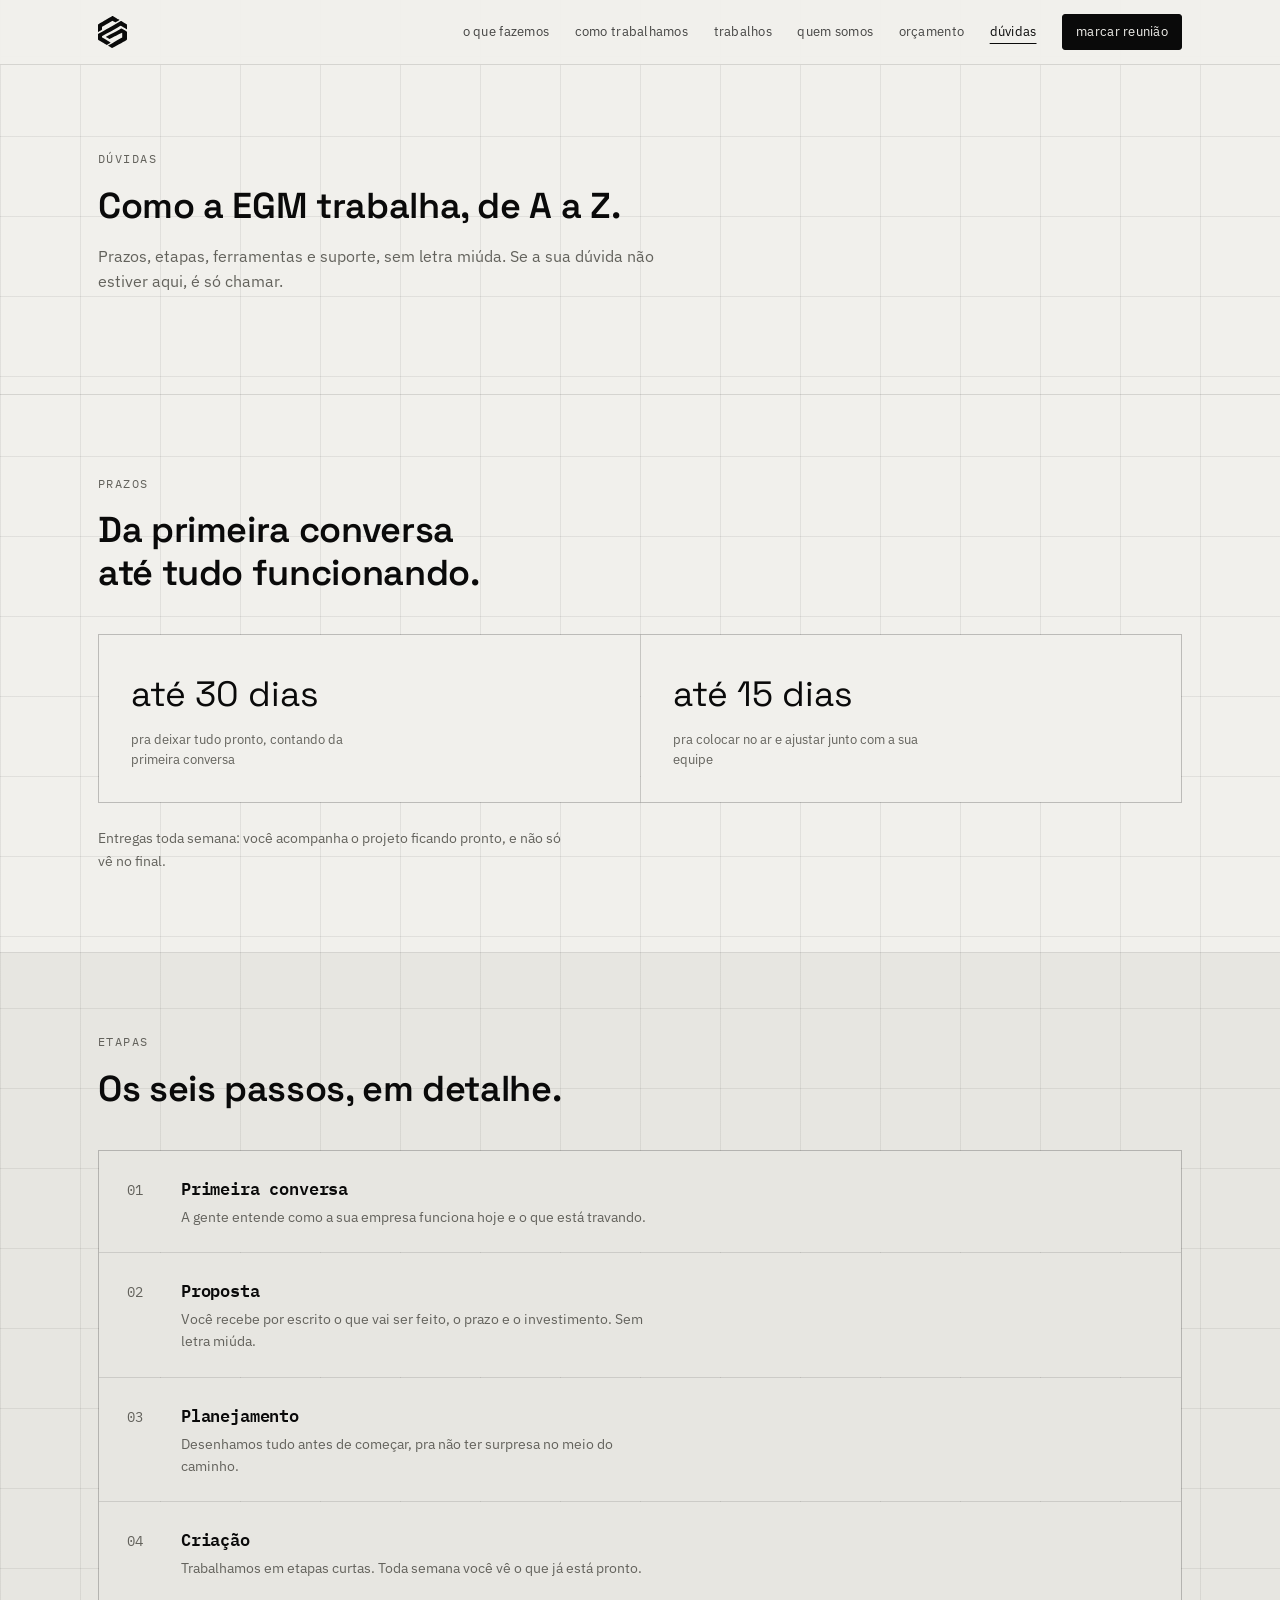
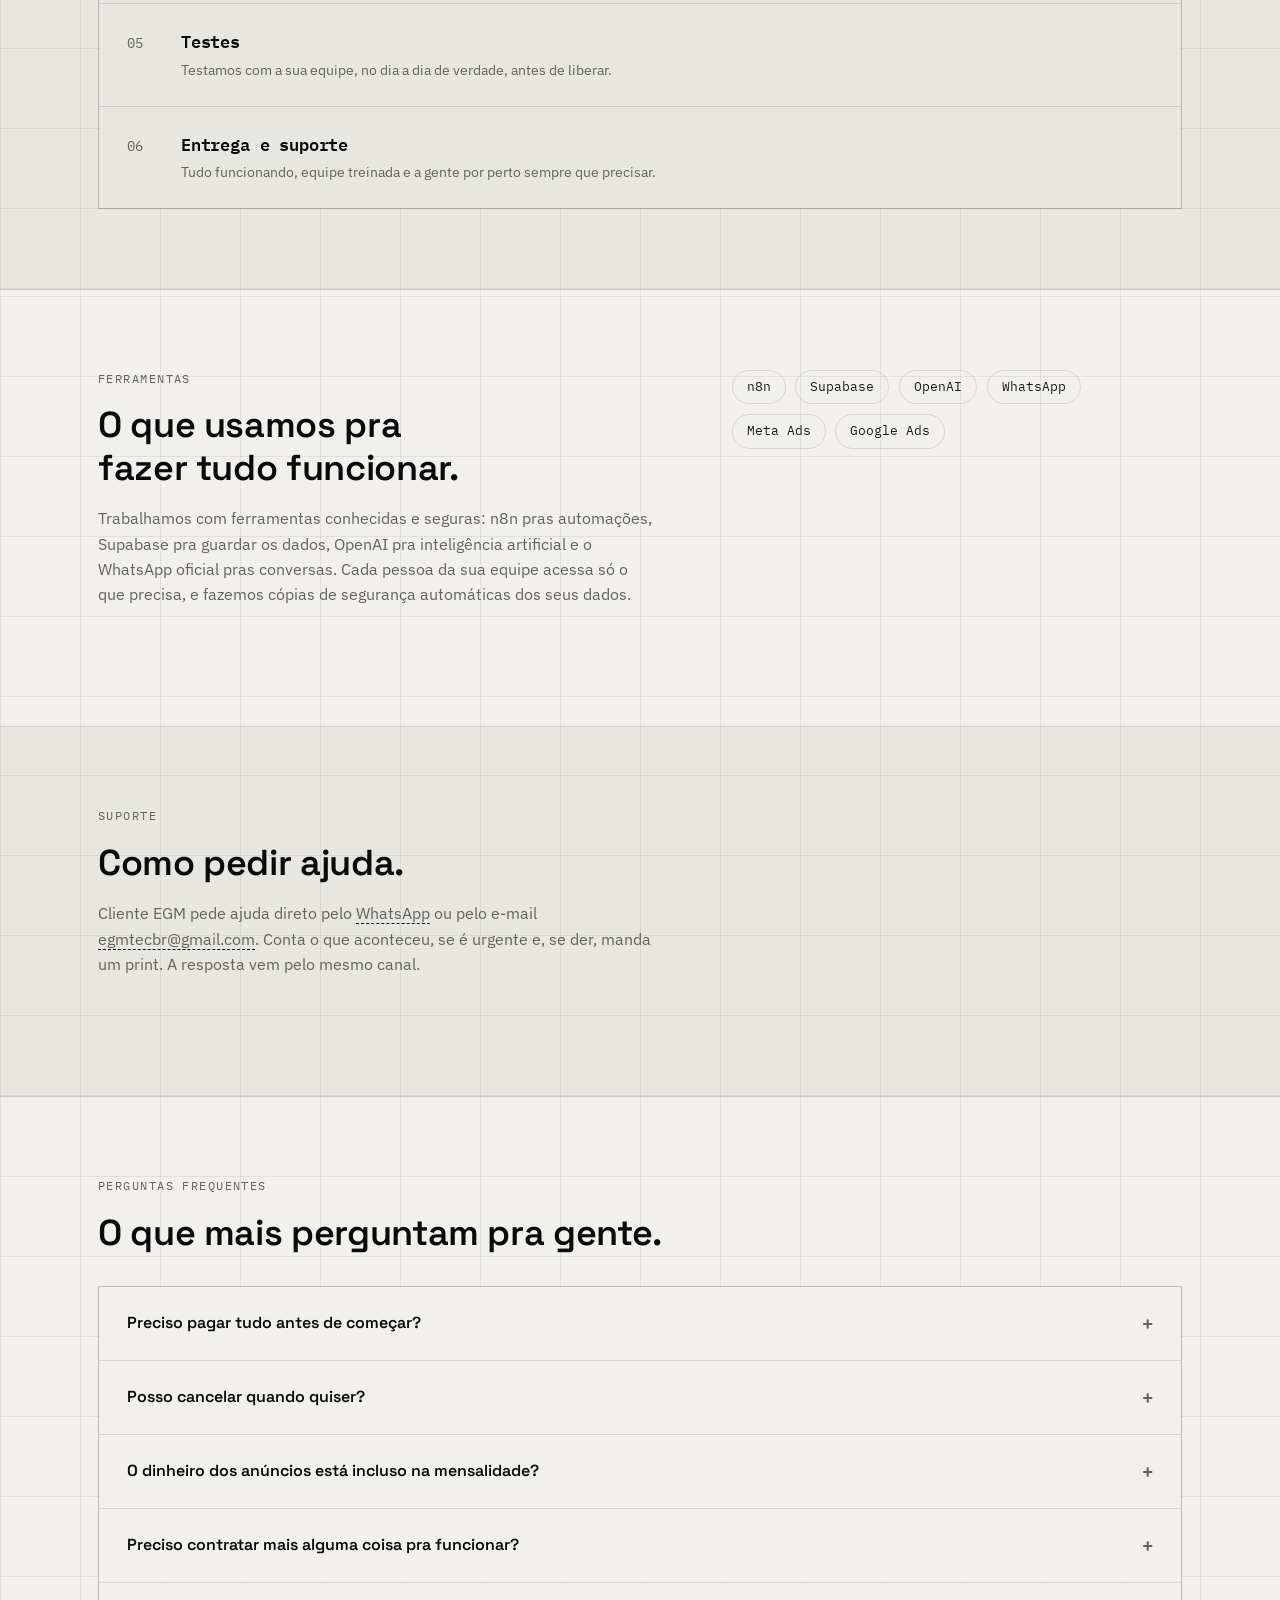
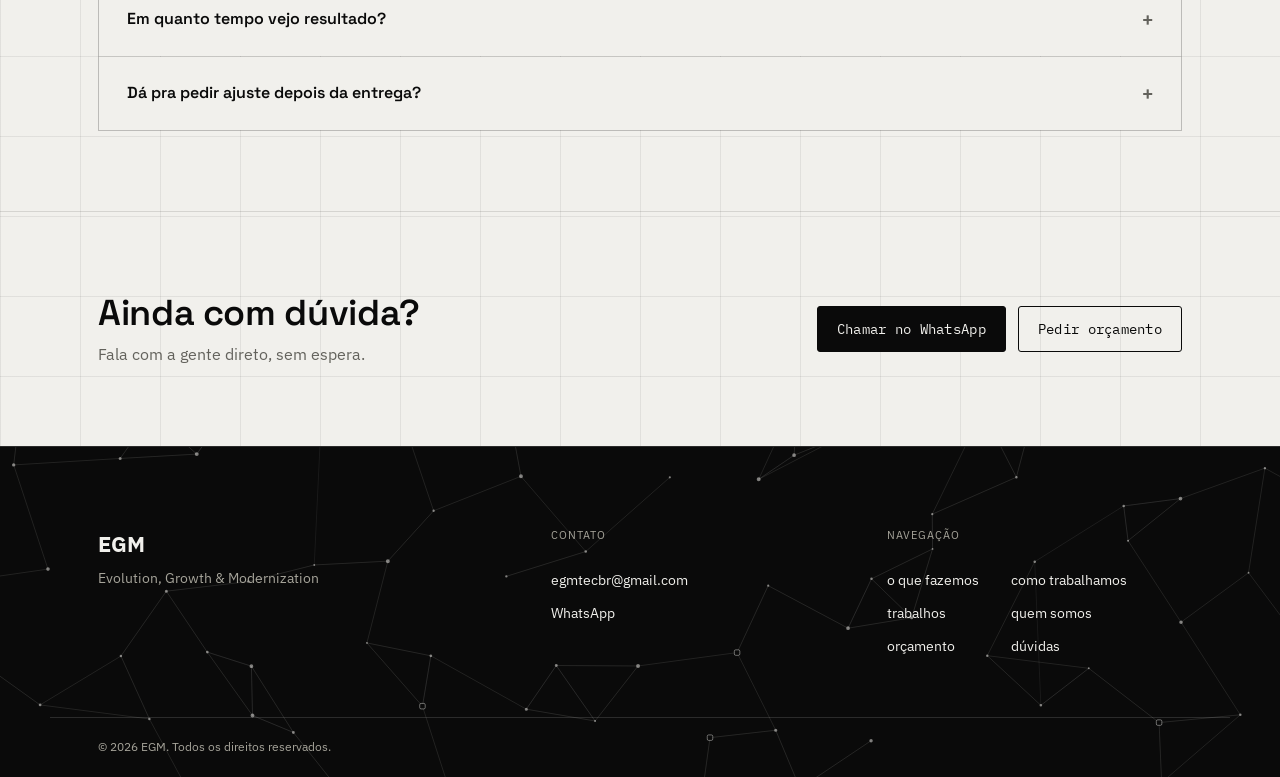
==== commit a594f24b: "Atualização do site EGM" ====
--- a/duvidas/index.html
+++ b/duvidas/index.html
@@ -28,7 +28,7 @@
 
 <header class="nav" id="nav">
   <div class="nav__inner">
-    <a href="../" class="nav__logo">EGM</a>
+    <a href="../" class="nav__logo" aria-label="EGM, página inicial"><img src="../assets/logo-mark.svg" alt="" width="29" height="32"></a>
     <nav class="nav__links" aria-label="Navegação principal">
       <a href="../#servicos">o que fazemos</a>
       <a href="../#processo">como trabalhamos</a>
@@ -101,7 +101,7 @@
     <div class="section-inner">
       <p class="eyebrow">Suporte</p>
       <h2 class="section-title">Como pedir ajuda.</h2>
-      <p class="section-lead">Cliente EGM pede ajuda direto pelo <a href="https://wa.me/5511942544758" target="_blank" rel="noopener" class="doc-inline-link">WhatsApp</a> ou pelo e-mail <a href="mailto:egm.dev@gmail.com" class="doc-inline-link">egm.dev@gmail.com</a>. Conta o que aconteceu, se é urgente e, se der, manda um print. A resposta vem pelo mesmo canal.</p>
+      <p class="section-lead">Cliente EGM pede ajuda direto pelo <a href="https://wa.me/5511942544758" target="_blank" rel="noopener" class="doc-inline-link">WhatsApp</a> ou pelo e-mail <a href="mailto:egmtecbr@gmail.com" class="doc-inline-link">egmtecbr@gmail.com</a>. Conta o que aconteceu, se é urgente e, se der, manda um print. A resposta vem pelo mesmo canal.</p>
     </div>
   </section>
 
@@ -163,7 +163,7 @@
     </div>
     <div class="footer__col">
       <p class="footer__label">contato</p>
-      <a href="mailto:egm.dev@gmail.com">egm.dev@gmail.com</a>
+      <a href="mailto:egmtecbr@gmail.com">egmtecbr@gmail.com</a>
       <a href="https://wa.me/5511942544758" target="_blank" rel="noopener">WhatsApp</a>
     </div>
     <div class="footer__col">
--- a/css/style.css
+++ b/css/style.css
@@ -126,17 +126,21 @@
    ============================================================ */
 .nav{
   position:fixed; top:0; left:0; right:0; z-index:500;
-  background:rgba(241,240,236,0.88); backdrop-filter:blur(8px);
-  border-bottom:1px solid var(--line);
-}
+  background:rgba(241,240,236,0.97);
+  border-bottom:1px solid var(--line); transition:box-shadow .25s;
+}
+.nav.is-scrolled{ box-shadow:0 10px 28px -18px rgba(10,10,10,.35); }
 .nav__inner{
   max-width:var(--max); margin:0 auto; padding:0 var(--gutter);
   height:64px; display:flex; align-items:center; justify-content:space-between;
 }
-.nav__logo{ font-weight:700; font-size:1.1rem; letter-spacing:-0.02em; }
+.nav__logo{ display:inline-flex; align-items:center; padding:.5rem 0; }
+.nav__logo img{ display:block; height:32px; width:auto; transition:transform .25s ease, opacity .2s; }
+.nav__logo:hover img{ transform:scale(1.06); opacity:.8; }
 .nav__links{ display:flex; align-items:center; gap:1.6rem; font-size:.82rem; letter-spacing:.02em; }
 .nav__links a{ opacity:.75; transition:opacity .15s; white-space:nowrap; }
 .nav__links a:hover{ opacity:1; }
+.nav__links a[aria-current]:not(.nav__cta){ opacity:1; text-decoration:underline; text-decoration-thickness:1px; text-underline-offset:7px; }
 .nav__cta{ border:1px solid var(--ink); padding:.5em 1em; border-radius:var(--radius); opacity:1 !important; }
 .nav__cta--primary{ background:var(--ink); color:var(--paper); }
 .nav__cta--primary:hover{ background:var(--ink-soft); }
@@ -168,6 +172,8 @@
   padding:128px 0 112px; isolation:isolate;
 }
 .nodegraph-canvas{ position:absolute; inset:0; width:100%; height:100%; z-index:0; }
+/* arrastando o fundo (js/nodegraph.js): não deixa o texto da seção ser selecionado sem querer */
+.is-dragging{ -webkit-user-select:none; user-select:none; }
 .hero::after{
   content:''; position:absolute; inset:0; z-index:0; pointer-events:none;
   background:
@@ -200,7 +206,7 @@
 }
 
 /* ============================================================
-   QUEM SOMOS — equipe com os 3 lado a lado, em qualquer tela
+   QUEM SOMOS — equipe: 4 lado a lado no computador, 2x2 no tablet e no celular
    ============================================================ */
 .about{ padding:100px 0; border-bottom:1px solid var(--line); }
 .about__intro{ max-width:720px; margin-bottom:3rem; }
@@ -208,10 +214,10 @@
 .about__lead strong{ color:var(--ink); }
 .about__lead em{ font-style:normal; color:var(--ink); }
 
-.team{ display:grid; grid-template-columns:repeat(3,1fr); gap:clamp(.65rem,3vw,2.5rem); max-width:1000px; }
+.team{ display:grid; grid-template-columns:repeat(4,1fr); gap:clamp(1.25rem,3vw,2.5rem); max-width:1040px; }
 .member{ display:flex; flex-direction:column; min-width:0; }
 
-/* Foto: assets/{enrico|mateus|gustavo}.png, colorida e pequena. */
+/* Foto: assets/{enrico|mateus|nicolas|gustavo}.png, colorida e pequena. */
 .member__photo{
   position:relative; aspect-ratio:1/1; width:100%; max-width:168px; overflow:hidden; border-radius:6px;
   background:
@@ -251,16 +257,19 @@
 .team__together-link::after{ content:' →'; }
 .team__together-link:hover{ border-bottom-style:dashed; }
 
-/* celular: continua 3 lado a lado, só mais enxuto */
+/* tablet e celular: 2x2, com bastante espaço pra ler o texto de cada pessoa */
+@media (max-width:860px){
+  .team{ grid-template-columns:repeat(2,1fr); gap:2rem clamp(1rem,4vw,2rem); max-width:640px; }
+}
 @media (max-width:640px){
   .about{ padding:64px 0; }
   .about__intro{ margin-bottom:1.75rem; }
   .about__lead{ font-size:.95rem; }
-  .member__photo{ max-width:none; margin-bottom:.6rem; }
-  .member__name{ font-size:.92rem; }
-  .member__role{ font-size:.66rem; line-height:1.35; margin-bottom:.45rem; }
-  .member__bio{ font-size:.76rem; line-height:1.45; margin-bottom:.6rem; color:var(--gray-600); }
-  .member__front{ font-size:.6rem; padding:.28em .6em; }
+  .member__photo{ max-width:none; margin-bottom:.75rem; }
+  .member__name{ font-size:1rem; }
+  .member__role{ font-size:.72rem; line-height:1.35; margin-bottom:.5rem; }
+  .member__bio{ font-size:.82rem; line-height:1.45; margin-bottom:.7rem; color:var(--gray-600); }
+  .member__front{ font-size:.66rem; padding:.28em .7em; }
   .team__together{ margin-top:2rem; font-size:1rem; }
 }
 
@@ -370,6 +379,11 @@
 }
 .project-card__more{ font-size:.75rem; letter-spacing:.06em; color:var(--gray-600); text-transform:uppercase; }
 .project-card.is-hidden{ display:none; }
+
+/* com 2 colunas e um número ímpar de trabalhos, o último ocupa a linha toda (sem buraco) */
+@media (min-width:641px) and (max-width:978px){
+  .portfolio__grid .project-card:last-child:nth-child(odd){ grid-column:1 / -1; }
+}
 
 @media (max-width:640px){
   .portfolio{ padding:80px 0; }
@@ -502,8 +516,8 @@
    SCROLL PROGRESS
    ============================================================ */
 .scroll-progress{
-  position:fixed; top:0; left:0; height:2px; width:0%; background:var(--ink);
-  z-index:600; transition:width .1s linear;
+  position:fixed; top:0; left:0; height:2px; width:100%; background:var(--ink);
+  z-index:600; transform:scaleX(0); transform-origin:0 0; will-change:transform;
 }
 
 /* ============================================================
@@ -555,3 +569,90 @@
    ============================================================ */
 .reveal{ opacity:0; transform:translateY(18px); transition:opacity .6s var(--ease), transform .6s var(--ease); }
 .reveal.is-visible{ opacity:1; transform:translateY(0); }
+
+
+/* ============================================================
+   A DIFERENÇA — sem bot x com bot (animação de 16 s em loop)
+   Só transform/opacity (leve). js/main.js liga .is-live quando a
+   seção está na tela e pausa fora dela. Sem JS ou com "reduzir
+   movimento": tudo aparece parado, já na conversa completa.
+   ============================================================ */
+.race{ padding:100px 0; border-bottom:1px solid var(--line); }
+.race .section-title{ margin-bottom:3rem; }
+.race__phones{ display:flex; justify-content:center; flex-wrap:wrap; gap:clamp(2rem,6vw,4.5rem); }
+.race__col{ width:300px; max-width:100%; }
+.race__tag{
+  display:inline-block; margin-bottom:1rem; padding:.4em 1em; border-radius:999px;
+  font-family:var(--font-mono); font-size:.72rem; letter-spacing:.1em; text-transform:uppercase;
+}
+.race__tag--off{ border:1px solid var(--ink); }
+.race__tag--on{ background:var(--ink); color:var(--paper); }
+.race__phone{
+  height:600px; padding:10px; border-radius:40px; background:var(--ink);
+  box-shadow:0 30px 60px -32px rgba(10,10,10,.55);
+}
+.race__screen{ height:100%; border-radius:31px; overflow:hidden; display:flex; flex-direction:column; background:#E4E2DA; }
+.race__head{ padding:1rem; background:var(--ink-soft); color:var(--paper); font-size:.88rem; font-weight:500; }
+.race__head span{ opacity:.7; font-weight:400; font-size:.76rem; }
+.race__chat{ flex:1; padding:.9rem; display:flex; flex-direction:column; justify-content:flex-end; gap:.45rem; font-size:.82rem; line-height:1.35; }
+.race__msg{ padding:.6rem .8rem; border-radius:14px; max-width:86%; }
+.race__msg--me{ align-self:flex-end; background:var(--ink); color:#fff; }
+.race__msg--them{ align-self:flex-start; background:#fff; color:var(--ink); }
+.race__msg strong{ font-weight:500; }
+.race__msg span{ color:var(--gray-600); }
+.race__msg--wait{ color:var(--gray-600); }
+.race__pill{ align-self:center; margin-bottom:.4rem; padding:.45rem .9rem; border-radius:999px; background:#fff; color:var(--gray-600); font-size:.76rem; }
+.race__dot{ display:inline-block; width:6px; height:6px; margin-right:3px; border-radius:50%; background:var(--gray-600); animation:race-dot 1.2s infinite; }
+.race__dot:nth-child(2){ animation-delay:.2s; }
+.race__dot:nth-child(3){ animation-delay:.4s; }
+.race__caption{ margin-top:1.25rem; color:var(--gray-600); font-size:.98rem; line-height:1.5; }
+.race__nav{ display:none; }
+.race__actions{ display:flex; justify-content:center; flex-wrap:wrap; gap:1rem; margin-top:3.5rem; }
+.race__note{ margin-top:1.5rem; text-align:center; color:var(--gray-600); font-size:.82rem; }
+
+.race__a{ animation-duration:16s; animation-iteration-count:infinite; animation-fill-mode:both; animation-timing-function:ease; }
+.ra1{ animation-name:race-s1; } .ra2{ animation-name:race-s2; } .ra3{ animation-name:race-s3; } .ra4{ animation-name:race-s4; }
+.ra5{ animation-name:race-s5; } .ra6{ animation-name:race-s6; } .ra7{ animation-name:race-s7; } .ra8{ animation-name:race-s8; }
+@keyframes race-s1{0%,3%{opacity:0;transform:translateY(10px)}6%,94%{opacity:1;transform:none}100%{opacity:0}}
+@keyframes race-s2{0%,9%{opacity:0;transform:translateY(10px)}12%,94%{opacity:1;transform:none}100%{opacity:0}}
+@keyframes race-s3{0%,22%{opacity:0;transform:translateY(10px)}25%,94%{opacity:1;transform:none}100%{opacity:0}}
+@keyframes race-s4{0%,31%{opacity:0;transform:translateY(10px)}34%,94%{opacity:1;transform:none}100%{opacity:0}}
+@keyframes race-s5{0%,44%{opacity:0;transform:translateY(10px)}47%,94%{opacity:1;transform:none}100%{opacity:0}}
+@keyframes race-s6{0%,53%{opacity:0;transform:translateY(10px)}56%,94%{opacity:1;transform:none}100%{opacity:0}}
+@keyframes race-s7{0%,66%{opacity:0;transform:translateY(10px)}69%,94%{opacity:1;transform:none}100%{opacity:0}}
+@keyframes race-s8{0%,75%{opacity:0;transform:translateY(10px)}78%,94%{opacity:1;transform:none}100%{opacity:0}}
+@keyframes race-dot{ 0%,100%{ opacity:.25; } 50%{ opacity:1; } }
+/* o JS marca .race--ready; sem ele (ou fora da tela) a animação não fica rodando à toa */
+.race--ready:not(.is-live) .race__a,
+.race--ready:not(.is-live) .race__dot{ animation-play-state:paused; }
+@media (prefers-reduced-motion:reduce){ .race__a, .race__dot{ animation:none; } }
+
+@media (max-width:700px){
+  .race{ padding:72px 0; }
+  .race .section-title{ margin-bottom:2rem; }
+  .race__phone{ height:560px; }
+  .race__actions .btn{ width:100%; justify-content:center; }
+
+  /* celular: um atendimento por vez (sem pedaço do próximo); troca pelo botão ou arrastando */
+  .race__phones{
+    flex-wrap:nowrap; justify-content:flex-start; gap:0;
+    overflow-x:auto; scroll-snap-type:x mandatory; overscroll-behavior-x:contain;
+    padding-bottom:2.25rem; margin-bottom:-1rem;
+    scrollbar-width:none; -webkit-overflow-scrolling:touch;
+  }
+  .race__phones::-webkit-scrollbar{ display:none; }
+  .race__col{ flex:0 0 100%; width:100%; display:flex; flex-direction:column; align-items:center; scroll-snap-align:center; scroll-snap-stop:always; }
+  .race__col > .race__phone, .race__col > .race__caption{ width:min(300px,100%); box-sizing:border-box; }
+  .race__caption{ text-align:center; }
+  .race__nav{ display:flex; justify-content:center; margin-top:1.25rem; }
+  .race__next{
+    display:inline-flex; align-items:center; gap:.65rem; padding:.85rem 1.3rem; border:0; border-radius:999px;
+    background:var(--ink); color:var(--paper); cursor:pointer;
+    font-family:var(--font-mono); font-size:.78rem; letter-spacing:.08em; text-transform:uppercase;
+  }
+  .race__arrow{ display:inline-block; font-size:1.05rem; line-height:1; animation:race-nudge 1.6s ease-in-out infinite; }
+  .race__next[data-dir="back"] .race__arrow{ animation-name:race-nudge-back; }
+}
+@keyframes race-nudge{ 0%,100%{ transform:translateX(0); } 50%{ transform:translateX(5px); } }
+@keyframes race-nudge-back{ 0%,100%{ transform:translateX(0); } 50%{ transform:translateX(-5px); } }
+@media (prefers-reduced-motion:reduce){ .race__arrow{ animation:none; } }
